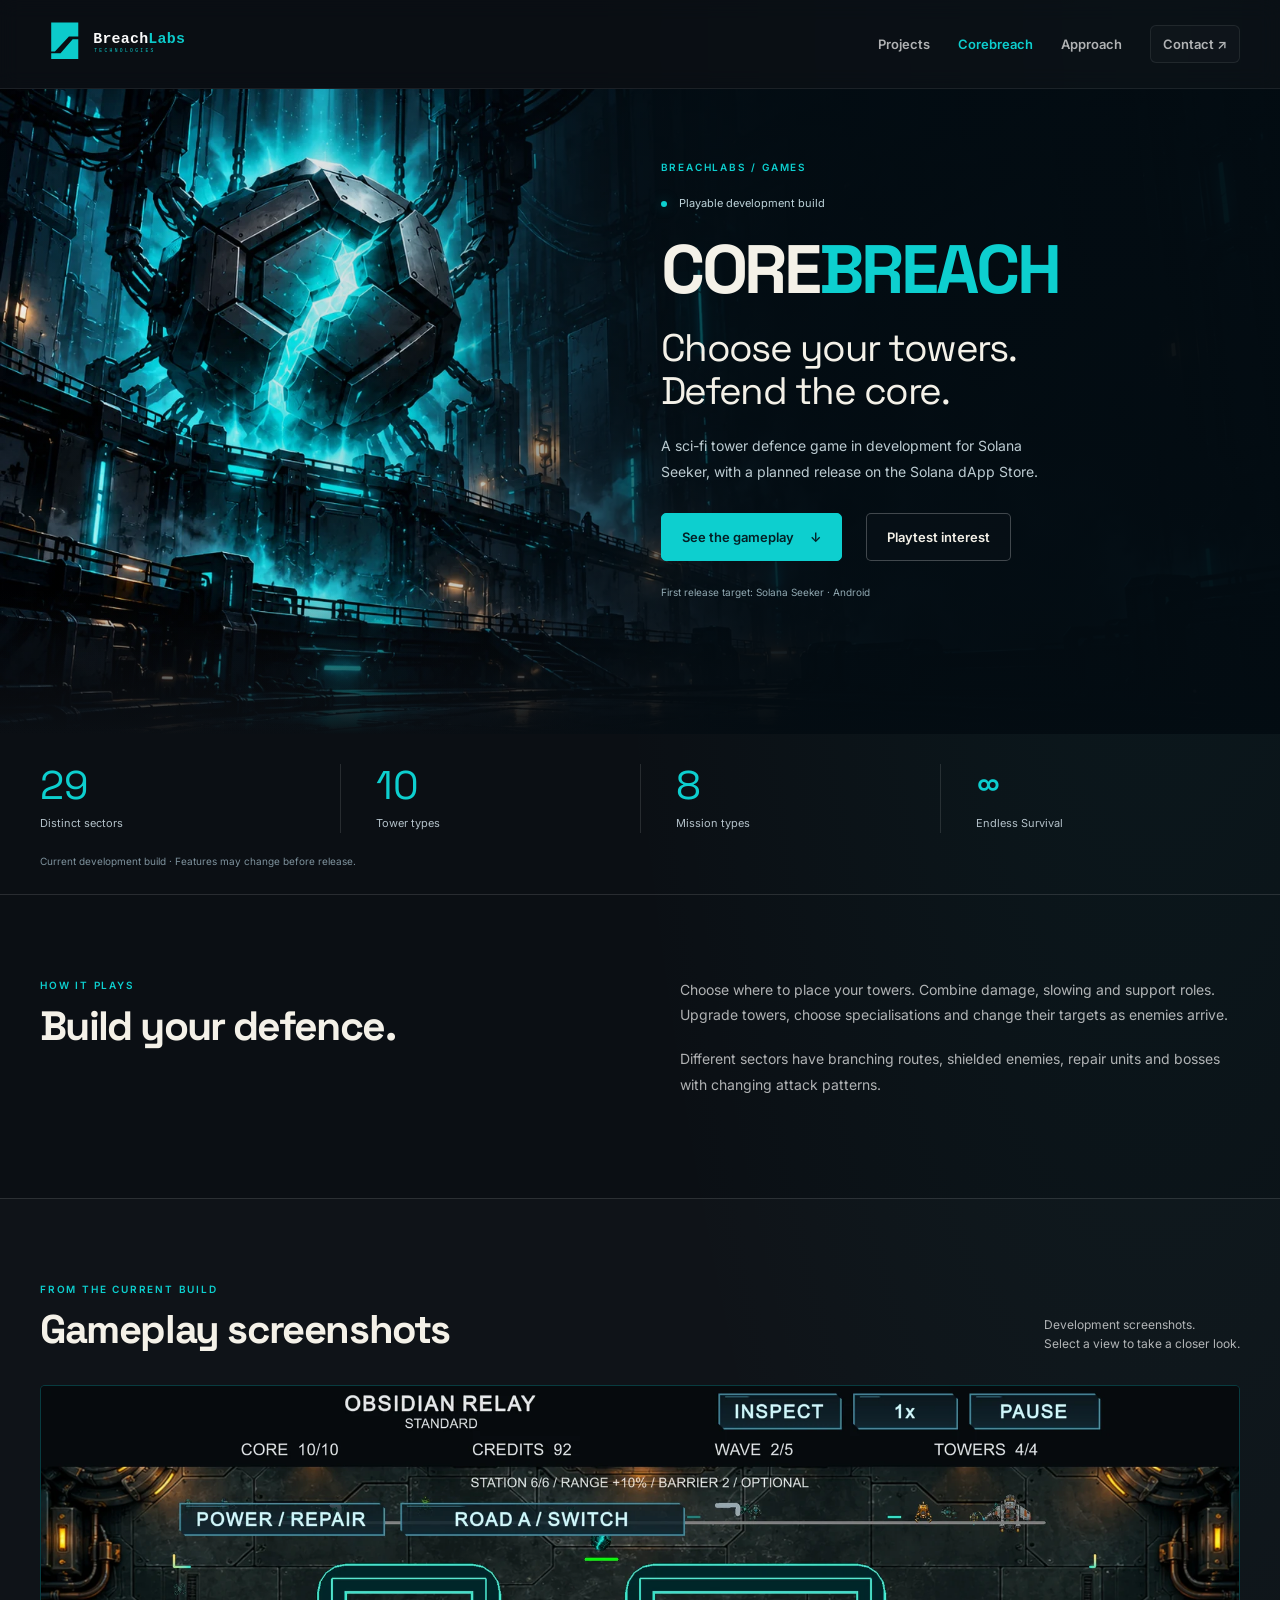
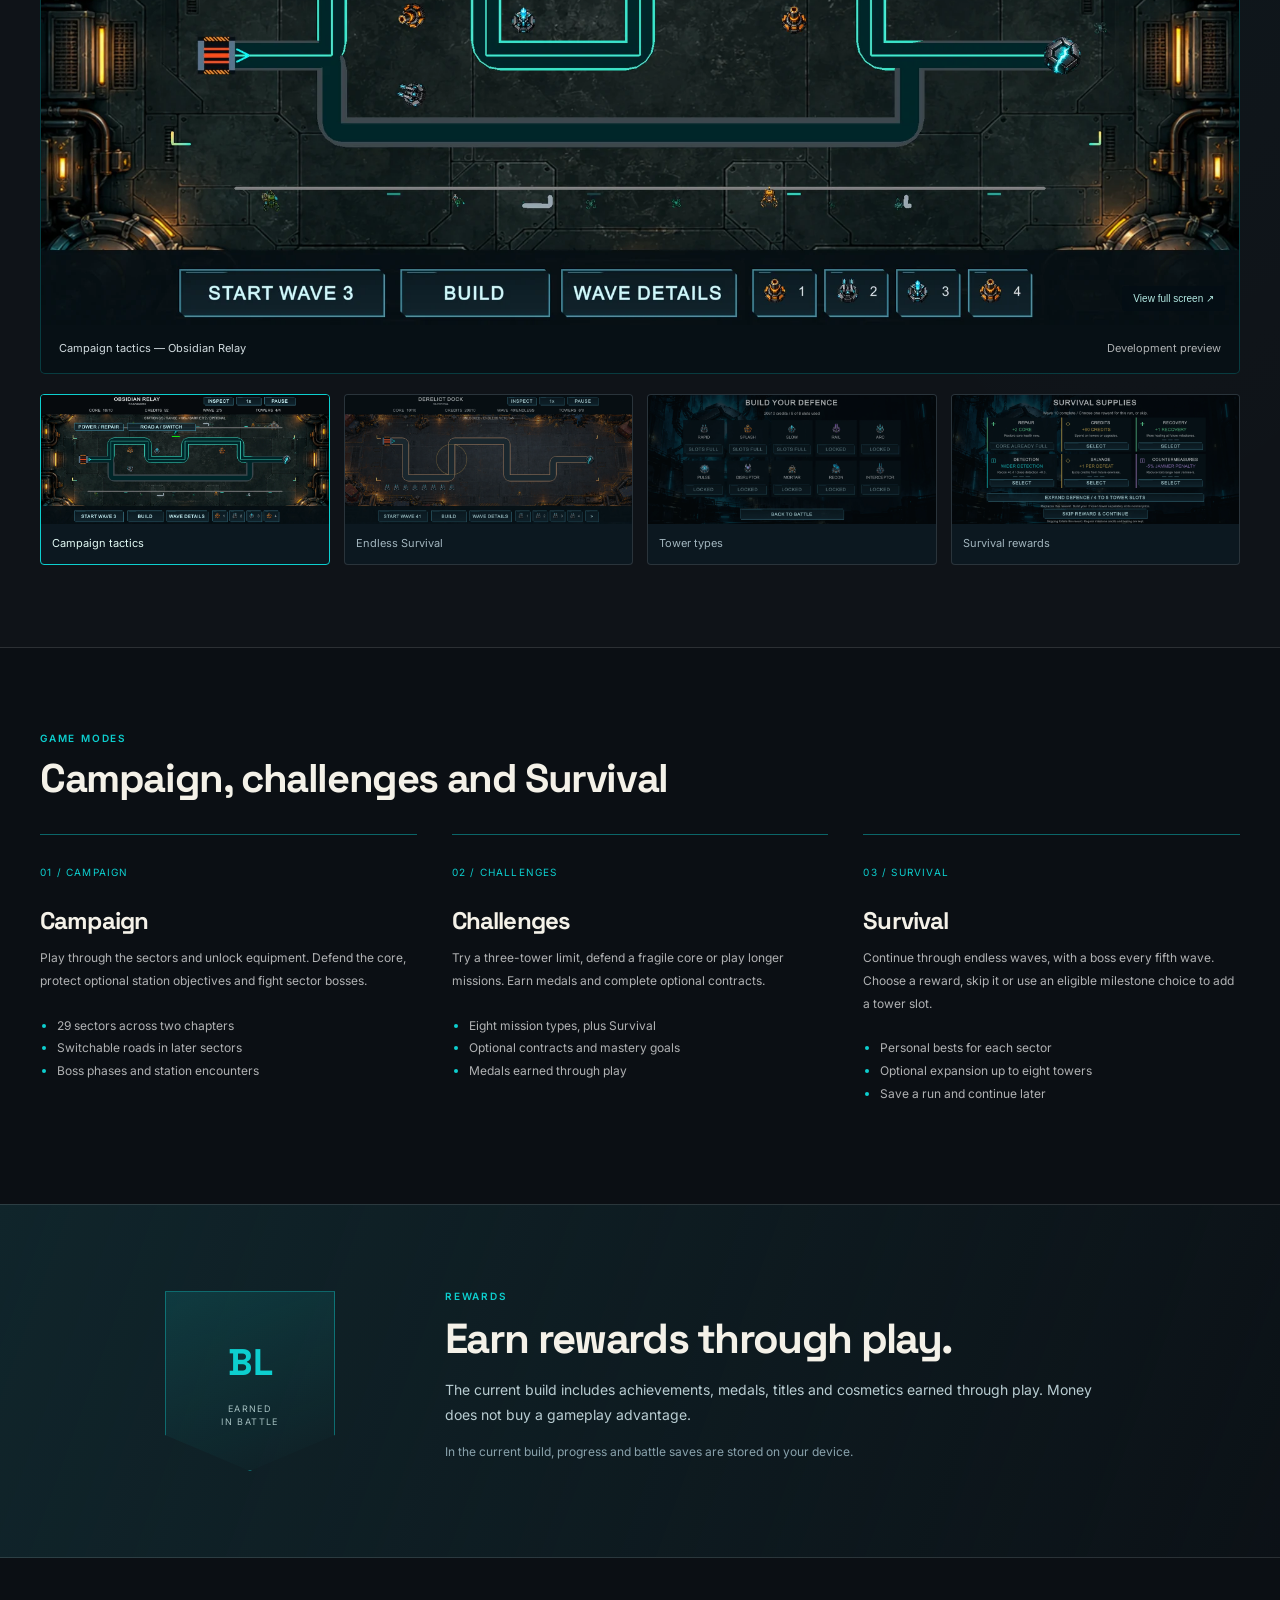
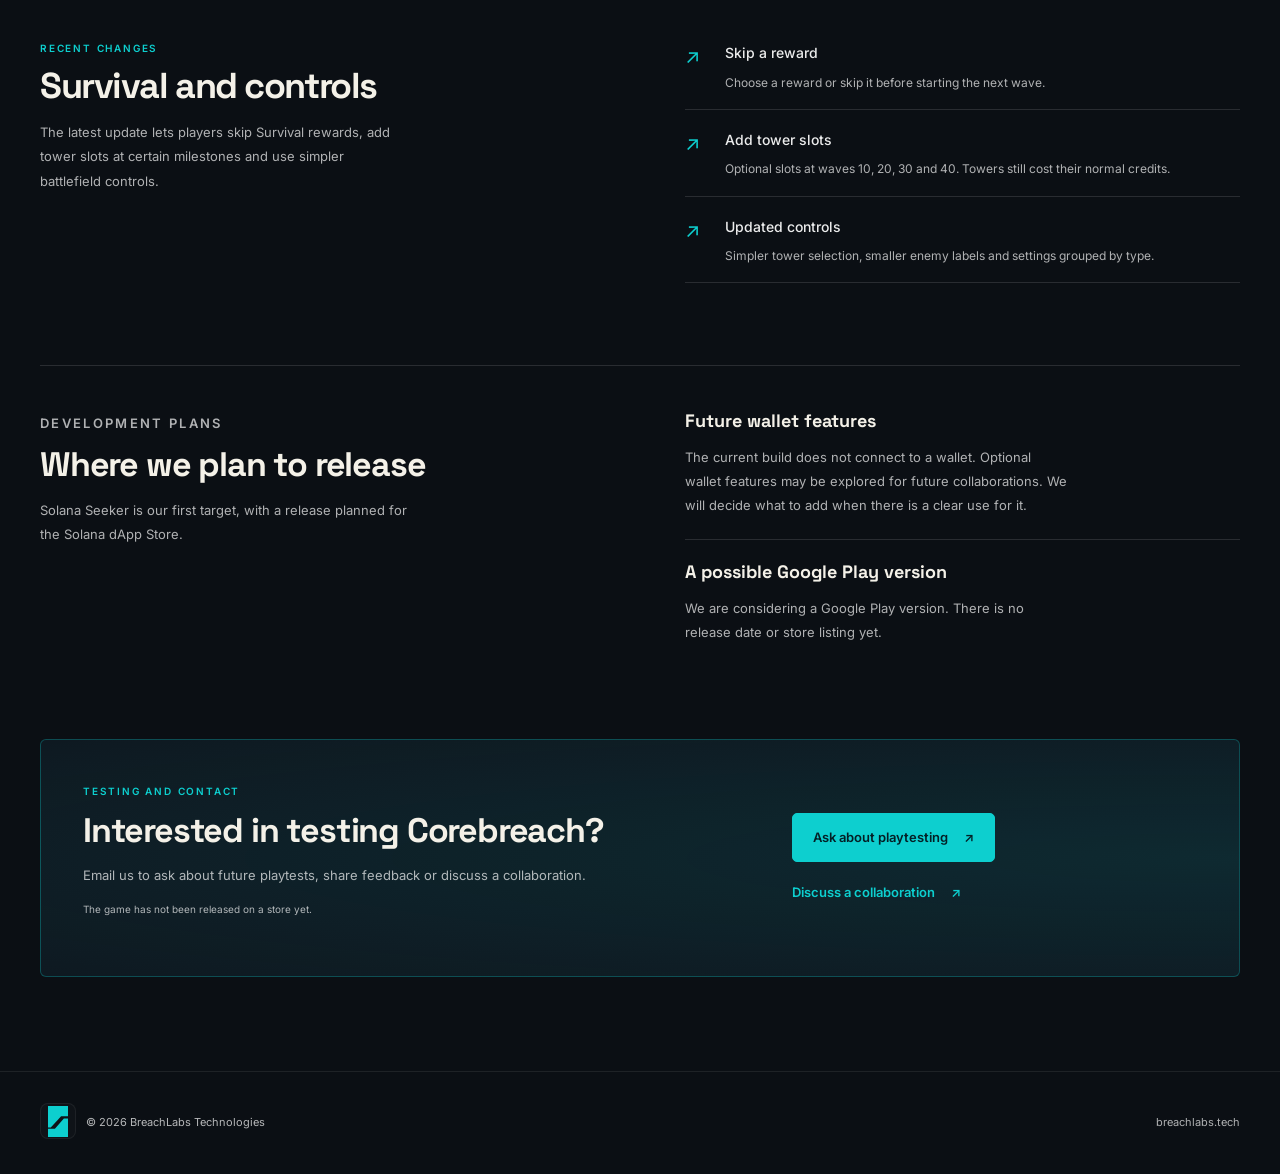
==== corebreach/index.html @ 55b4b02d "Present studio projects and add Corebreach game page" ====
<!doctype html>
<html lang="en"><head>
<meta charset="utf-8"><meta name="viewport" content="width=device-width, initial-scale=1">
<title>COREBREACH — Tactical Sci-Fi Tower Defence | BreachLabs</title><meta name="description" content="Corebreach is a sci-fi tower defence game in development for Solana Seeker and the Solana dApp Store, with 29 sectors, 10 tower types and Survival mode.">
<link rel="canonical" href="https://breachlabs.tech/corebreach/">
<meta name="theme-color" content="#0b0f14">
<link rel="icon" href="../BL_Icon_Primary.svg" type="image/svg+xml">
<link rel="apple-touch-icon" href="../apple-touch-icon.png">
<meta property="og:type" content="website"><meta property="og:title" content="COREBREACH — Tactical Sci-Fi Tower Defence | BreachLabs">
<meta property="og:description" content="Corebreach is a sci-fi tower defence game in development for Solana Seeker and the Solana dApp Store, with 29 sectors, 10 tower types and Survival mode."><meta property="og:url" content="https://breachlabs.tech/corebreach/">
<meta property="og:image" content="https://breachlabs.tech/assets/corebreach/title.webp">
<meta name="twitter:card" content="summary_large_image">
<link rel="preconnect" href="https://fonts.googleapis.com"><link rel="preconnect" href="https://fonts.gstatic.com" crossorigin>
<link href="https://fonts.googleapis.com/css2?family=Inter:wght@400;500;600;700&amp;family=Space+Grotesk:wght@500;600;700&amp;display=swap" rel="stylesheet">
<link rel="stylesheet" href="../styles.css?v=20261027"><link rel="stylesheet" href="../showcase.css?v=20261027">
<script src="../site.js" defer></script></head><body class="corebreach-page"><a class="skip-link" href="#main">Skip to content</a>
<header class="site-header"><div class="container header-inner">
<a class="brand" href="../" aria-label="BreachLabs Technologies home"><svg class="brand-wordmark" viewBox="0 0 480 120" xmlns="http://www.w3.org/2000/svg" aria-hidden="true">
          <g transform="translate(24, 14)">
            <polygon points="0,0 58,0 58,30 38,30 8,62 0,62"    fill="#0DCFCF"/>
            <polygon points="46,36 58,36 58,78 0,78 0,66 20,66" fill="#0DCFCF"/>
          </g>
          <text x="114" y="58"
            font-family="'Courier New','Lucida Console',Consolas,monospace"
            font-size="32" font-weight="700" letter-spacing="0.5" fill="#FFFFFF"
          >Breach<tspan fill="#0DCFCF">Labs</tspan></text>
          <text x="116" y="78"
            font-family="'Courier New','Lucida Console',Consolas,monospace"
            font-size="10" font-weight="400" letter-spacing="5" fill="#0DCFCF"
          >TECHNOLOGIES</text>
        </svg></a>
<nav class="nav" aria-label="Main navigation">
<a href="../#projects">Projects</a><a href="./" aria-current="page">Corebreach</a>
<a href="../#approach">Approach</a><a href="../#contact" class="nav-cta">Contact <span aria-hidden="true">↗</span></a>
</nav></div></header><main id="main">
<section class="game-hero" aria-labelledby="game-title"><img class="game-hero-art" src="../assets/corebreach/title.webp" alt="A fractured energy core lights a vast industrial station in cyan" width="1672" height="941" fetchpriority="high"><div class="container game-hero-inner">
<div class="game-hero-copy"><p class="eyebrow">BreachLabs / Games</p><div class="game-status"><span class="status-dot" aria-hidden="true"></span> Playable development build</div>
<h1 class="game-wordmark" id="game-title">CORE<span>BREACH</span></h1><p class="game-tagline">Choose your towers.<br>Defend the core.</p>
<p class="game-intro">A sci-fi tower defence game in development for Solana Seeker, with a planned release on the Solana dApp Store.</p>
<div class="hero-actions"><a class="btn btn-primary" href="#gameplay">See the gameplay <span aria-hidden="true">↓</span></a><a class="btn btn-secondary" href="#playtest">Playtest interest</a></div>
<p class="game-platform">First release target: Solana Seeker · Android</p></div></div></section>

<section class="game-facts" aria-label="Current development build features"><div class="container"><dl><div><dt>29</dt><dd>Distinct sectors</dd></div><div><dt>10</dt><dd>Tower types</dd></div><div><dt>8</dt><dd>Mission types</dd></div><div><dt>∞</dt><dd>Endless Survival</dd></div></dl><p>Current development build · Features may change before release.</p></div></section>

<section class="section game-story"><div class="container story-layout"><div><p class="eyebrow">How it plays</p><h2>Build your defence.</h2></div><div><p>Choose where to place your towers. Combine damage, slowing and support roles. Upgrade towers, choose specialisations and change their targets as enemies arrive.</p><p>Different sectors have branching routes, shielded enemies, repair units and bosses with changing attack patterns.</p></div></div></section>

<section class="section gallery-section" id="gameplay"><div class="container">
<div class="section-heading"><div><p class="eyebrow">From the current build</p><h2>Gameplay screenshots</h2></div><p>Development screenshots.<br>Select a view to take a closer look.</p></div>
<figure class="main-gallery"><button class="gallery-enlarge" type="button" aria-label="Enlarge the selected gameplay screenshot"><img id="gallery-image" src="../assets/corebreach/campaign.webp" alt="Obsidian Relay battlefield with towers, a protected station and two switchable roads" width="1920" height="864" loading="lazy"><span class="enlarge-label">View full screen <span aria-hidden="true">↗</span></span></button><figcaption><span id="gallery-caption">Campaign tactics — Obsidian Relay</span><span class="quiet-label">Development preview</span></figcaption></figure>
<div class="gallery-thumbs" role="group" aria-label="Choose a gameplay screenshot">
<button type="button" class="gallery-thumb is-active" aria-pressed="true" data-image="../assets/corebreach/campaign.webp" data-caption="Campaign tactics — Obsidian Relay" data-alt="Obsidian Relay battlefield with towers, a protected station and two switchable roads"><img src="../assets/corebreach/campaign.webp" alt="" loading="lazy" width="1920" height="864"><span>Campaign tactics</span></button>
<button type="button" class="gallery-thumb" aria-pressed="false" data-image="../assets/corebreach/survival.webp" data-caption="Endless Survival — expanded eight-tower defence" data-alt="A development preview of eight towers in Survival mode on Derelict Dock"><img src="../assets/corebreach/survival.webp" alt="" loading="lazy" width="1920" height="864"><span>Endless Survival</span></button>
<button type="button" class="gallery-thumb" aria-pressed="false" data-image="../assets/corebreach/arsenal.webp" data-caption="Ten tower types with different roles" data-alt="The build catalogue shows Rapid, Splash, Slow, Rail, Arc, Pulse, Disruptor, Mortar, Recon and Interceptor towers"><img src="../assets/corebreach/arsenal.webp" alt="" loading="lazy" width="1920" height="864"><span>Tower types</span></button>
<button type="button" class="gallery-thumb" aria-pressed="false" data-image="../assets/corebreach/supplies.webp" data-caption="Survival supplies — choose a reward, skip it or expand your defence at eligible milestones" data-alt="The Survival supply screen offers run rewards and an optional tower capacity expansion"><img src="../assets/corebreach/supplies.webp" alt="" loading="lazy" width="1920" height="864"><span>Survival rewards</span></button></div>
</div></section>

<section class="section operations-section" id="operations"><div class="container"><div class="section-heading"><div><p class="eyebrow">Game modes</p><h2>Campaign, challenges and Survival</h2></div></div>
<div class="operations-grid"><article><span class="operation-number">01 / Campaign</span><h3>Campaign</h3><p>Play through the sectors and unlock equipment. Defend the core, protect optional station objectives and fight sector bosses.</p><ul><li>29 sectors across two chapters</li><li>Switchable roads in later sectors</li><li>Boss phases and station encounters</li></ul></article>
<article><span class="operation-number">02 / Challenges</span><h3>Challenges</h3><p>Try a three-tower limit, defend a fragile core or play longer missions. Earn medals and complete optional contracts.</p><ul><li>Eight mission types, plus Survival</li><li>Optional contracts and mastery goals</li><li>Medals earned through play</li></ul></article>
<article><span class="operation-number">03 / Survival</span><h3>Survival</h3><p>Continue through endless waves, with a boss every fifth wave. Choose a reward, skip it or use an eligible milestone choice to add a tower slot.</p><ul><li>Personal bests for each sector</li><li>Optional expansion up to eight towers</li><li>Save a run and continue later</li></ul></article></div></div></section>

<section class="section prestige-section"><div class="container prestige-layout"><div class="prestige-emblem" aria-hidden="true"><span>BL</span><span>Earned<br>in battle</span></div><div><p class="eyebrow">Rewards</p><h2>Earn rewards through play.</h2><p>The current build includes achievements, medals, titles and cosmetics earned through play. Money does not buy a gameplay advantage.</p><p class="muted">In the current build, progress and battle saves are stored on your device.</p></div></div></section>

<section class="section update-section"><div class="container update-layout"><div><p class="eyebrow">Recent changes</p><h2>Survival and controls</h2><p>The latest update lets players skip Survival rewards, add tower slots at certain milestones and use simpler battlefield controls.</p></div><ul class="update-list"><li><span aria-hidden="true">↗</span><div><strong>Skip a reward</strong><p>Choose a reward or skip it before starting the next wave.</p></div></li><li><span aria-hidden="true">↗</span><div><strong>Add tower slots</strong><p>Optional slots at waves 10, 20, 30 and 40. Towers still cost their normal credits.</p></div></li><li><span aria-hidden="true">↗</span><div><strong>Updated controls</strong><p>Simpler tower selection, smaller enemy labels and settings grouped by type.</p></div></li></ul></div></section>

<section class="section release-plans" id="release-plans"><div class="container release-layout">
<div><p class="eyebrow">Development plans</p><h2>Where we plan to release</h2><p>Solana Seeker is our first target, with a release planned for the Solana dApp Store.</p></div>
<div class="release-details"><article><h3>Future wallet features</h3><p>The current build does not connect to a wallet. Optional wallet features may be explored for future collaborations. We will decide what to add when there is a clear use for it.</p></article>
<article><h3>A possible Google Play version</h3><p>We are considering a Google Play version. There is no release date or store listing yet.</p></article></div>
</div></section>

<section class="section playtest-section" id="playtest"><div class="container playtest-panel"><div><p class="eyebrow">Testing and contact</p><h2>Interested in testing Corebreach?</h2><p>Email us to ask about future playtests, share feedback or discuss a collaboration.</p><p class="small-note">The game has not been released on a store yet.</p></div><div class="playtest-actions"><a class="btn btn-primary" href="mailto:rolbitdev@gmail.com?subject=COREBREACH%20playtest%20interest">Ask about playtesting <span aria-hidden="true">↗</span></a><a class="text-link" href="mailto:rolbitdev@gmail.com?subject=COREBREACH%20collaboration">Discuss a collaboration <span aria-hidden="true">↗</span></a></div></div></section>
</main>
<dialog class="screenshot-dialog" aria-label="Gameplay screenshot"><button class="dialog-close" type="button" aria-label="Close screenshot">Close <span aria-hidden="true">×</span></button><img alt="" width="1920" height="864"><p></p></dialog>
<footer class="site-footer">
    <div class="container footer-inner">

      <div class="footer-left">

        <a href="#main" aria-label="Back to top">
          <span class="footer-mark" aria-hidden="true">
            <svg viewBox="0 0 58 92" xmlns="http://www.w3.org/2000/svg">
              <polygon points="0,0 58,0 58,30 38,30 8,62 0,62"    fill="#0DCFCF"/>
              <polygon points="46,36 58,36 58,92 0,92 0,66 20,66" fill="#0DCFCF"/>
            </svg>
          </span>
        </a>

        <!-- Year injected by script below — never needs manual updating -->
        <span>© <span id="year"></span> BreachLabs Technologies</span>

      </div>

      <span class="muted">breachlabs.tech</span>

    </div>
  </footer></body></html>
---- styles.css ----
/* ============================================================
   FILE:    styles.css
   PROJECT: BreachLabs Technologies — breachlabs.tech
   PURPOSE: Single shared stylesheet for all pages.
   ============================================================ */


/* ============================================================
   DESIGN TOKENS
   All brand values defined once here as CSS custom properties.
   Change a value here and it updates everywhere on the site.

   Three values must always stay in sync:
     --bg here
     theme-color meta tag in index.html and 404.html
     background_color + theme_color in site.webmanifest
   ============================================================ */

:root {
  --bg:        #0b0f14;   /* page background                  */
  --surface:   #0D1117;   /* card and panel background        */
  --surface-2: #111827;   /* nested card background           */

  --border: rgba(255, 255, 255, 0.08);  /* semi-transparent so borders work on any surface */

  --text:  rgba(255, 255, 255, 0.92);
  --muted: rgba(255, 255, 255, 0.68);

  --accent:   #0DCFCF;   /* brand cyan — used on logo, buttons, links */
  --accent-2: #0AA8A8;   /* darker shade for gradient endpoints        */

  --shadow: 0 18px 60px rgba(0, 0, 0, 0.45);
  --radius: 18px;

  --font-body:    Inter, system-ui, -apple-system, "Segoe UI", Roboto, Arial, sans-serif;
  --font-heading: "Space Grotesk", Inter, sans-serif;
  --font-mono:    "Courier New", "Lucida Console", Consolas, monospace;
}


/* ============================================================
   RESET & BASE
   ============================================================ */

/* border-box means padding and border are included in declared width/height */
*,
*::before,
*::after {
  box-sizing: border-box;
}

html {
  min-height: 100%;
  scroll-padding-top: 130px;
}

body {
  min-height: 100vh;
}

body {
  margin: 0;
  font-family: var(--font-body);
  color: var(--text);
  line-height: 1.6;

  /* Two radial glows for depth — base colour fills any remaining area */
  background:
    radial-gradient(1200px 700px at 70% -10%, rgba(53, 199, 255, 0.12), transparent 60%),
    radial-gradient(900px 500px at 10% 10%,  rgba(42, 157, 244, 0.10), transparent 55%),
    var(--bg);
}

a {
  color: var(--accent);
  text-decoration: none;
}

a:hover {
  text-decoration: underline;
}

/* Visible focus ring for keyboard navigation — :focus-visible targets keyboard only, not mouse clicks */
:focus-visible {
  outline: 2px solid var(--accent);
  outline-offset: 3px;
  border-radius: 4px;
}


/* ============================================================
   LAYOUT
   ============================================================ */

/* min() picks the smaller value — caps width on large screens, adds gutters on small screens */
.container {
  width: min(1160px, calc(100% - 48px));
  margin: 0 auto;
}


/* ============================================================
   TYPOGRAPHY
   ============================================================ */

h1, h2, h3 {
  font-family: var(--font-heading);
  line-height: 1.15;
  margin: 0 0 12px;
}

/* clamp(min, preferred, max) — fluid size that scales between breakpoints without media queries */
h1 { font-size: clamp(32px, 4vw, 54px); }
h2 { font-size: clamp(22px, 2.4vw, 32px); }
h3 { font-size: 18px; margin-bottom: 8px; }

/* max-width in ch units limits line length to the optimal reading range (~64 characters) */
.lead {
  color: rgba(255, 255, 255, 0.78);
  font-size: 16px;
  max-width: 64ch;
}

/* letter-spacing: 0.2em adds breathing room to all-caps text at small sizes */
.eyebrow {
  margin: 0 0 10px;
  color: var(--muted);
  font-weight: 600;
  letter-spacing: 0.2em;
  text-transform: uppercase;
  font-size: 12px;
}

.muted {
  color: var(--muted);
}


/* ============================================================
   SITE HEADER
   ============================================================ */

.site-header {
  position: sticky;
  top: 0;
  z-index: 50;
  backdrop-filter: blur(10px);
  -webkit-backdrop-filter: blur(10px); /* Safari prefix required */
  background: rgba(11, 15, 20, 0.72);
  border-bottom: 1px solid var(--border);
}

.header-inner {
  display: flex;
  align-items: center;
  justify-content: space-between;
  padding: 22px 0;
  gap: 18px;
  flex-wrap: wrap;
}

/* flex: 0 0 auto — logo never shrinks even when nav takes up space */
.brand {
  display: flex;
  align-items: center;
  text-decoration: none;
  min-width: 0;
  flex: 0 0 auto;
}

/* viewBox is 480×120 (4:1 ratio) — width scales automatically from height */
.brand-wordmark {
  display: block;
  height: 64px;
  width: auto;
  overflow: visible;
  opacity: 0.98;
}

/* margin-left: auto pushes the nav to the right edge */
.nav {
  display: flex;
  gap: 18px;
  align-items: center;
  justify-content: flex-end;
  flex: 0 1 auto;
  flex-wrap: wrap;
  margin-left: auto;
}

.nav a {
  color: var(--muted);
  font-weight: 600;
  font-size: 14px;
  white-space: nowrap; /* prevents link text wrapping at mid-range widths */
}

.nav a:hover {
  color: var(--text);
  text-decoration: none;
}

/* Contact link styled as a bordered pill to visually separate it from nav links */
.nav-cta {
  padding: 8px 12px;
  border: 1px solid var(--border);
  border-radius: 999px;
  background: rgba(255, 255, 255, 0.02);
}

.nav-cta:hover {
  border-color: var(--accent);
  color: var(--accent) !important; /* !important overrides the .nav a colour rule above */
}


/* ============================================================
   HERO SECTION
   1.15fr / 0.85fr gives copy ~57% width and panel ~43%
   ============================================================ */

.hero {
  padding: 64px 0 24px;
}

.hero-inner {
  display: grid;
  grid-template-columns: 1.15fr 0.85fr;
  gap: 28px;
  align-items: start; /* columns align to top edges, panel stays compact */
}

.hero-actions {
  display: flex;
  gap: 12px;
  margin-top: 18px;
  flex-wrap: wrap;
}

.status-note {
  margin-top: 12px;
  color: rgba(255, 255, 255, 0.55);
  font-size: 13px;
}

.hero-meta {
  display: flex;
  gap: 8px;
  flex-wrap: wrap;
  margin-top: 18px;
}


/* ============================================================
   BUTTONS
   ============================================================ */

.btn {
  display: inline-flex;
  align-items: center;
  justify-content: center;
  padding: 10px 14px;
  border-radius: 12px;
  font-weight: 600;
  font-size: 14px;
  border: 1px solid transparent;
  cursor: pointer;
  transition: filter 0.15s ease, border-color 0.15s ease;
}

/* Text colour #06111b is dark navy — readable on cyan gradient and on-brand */
.btn-primary {
  background: linear-gradient(135deg, var(--accent), var(--accent-2));
  color: #06111b;
}

.btn-primary:hover {
  text-decoration: none;
  filter: brightness(1.08);
}

.btn-secondary {
  border-color: var(--border);
  background: rgba(255, 255, 255, 0.02);
  color: var(--text);
}

.btn-secondary:hover {
  text-decoration: none;
  border-color: rgba(255, 255, 255, 0.16);
}


/* ============================================================
   PILLS & TAGS
   Visually identical — pill used in hero-meta, tag used in cards
   ============================================================ */

.pill,
.tag {
  padding: 6px 10px;
  border-radius: 999px; /* large value produces a pill shape at any height */
  border: 1px solid var(--border);
  background: rgba(255, 255, 255, 0.02);
  color: rgba(255, 255, 255, 0.78);
  font-size: 12px;
  font-weight: 600;
}

.tag-row {
  margin-top: 12px;
  display: flex;
  gap: 8px;
  flex-wrap: wrap;
}


/* ============================================================
   HERO PANEL (right column)
   overflow: hidden clips the watermark mark that bleeds outside
   ============================================================ */

.hero-panel {
  position: relative;
  border-radius: var(--radius);
  border: 1px solid var(--border);
  background: linear-gradient(180deg, rgba(16, 24, 38, 0.65), rgba(16, 24, 38, 0.35));
  box-shadow: var(--shadow);
  padding: 18px;
  overflow: hidden;
}

/* Decorative watermark — positioned to bleed out of the top-right corner */
.hero-mark {
  position: absolute;
  right: -18px;
  top: -18px;
  width: 210px;
  opacity: 0.10;        /* subtle — doesn't compete with content */
  pointer-events: none; /* doesn't intercept clicks */
}

.hero-mark svg {
  width: 100%;
  height: auto;
  display: block;
}

.panel-top {
  position: relative;
  padding-bottom: 12px;
  border-bottom: 1px solid rgba(255, 255, 255, 0.06);
}

.panel-title {
  font-family: var(--font-heading);
  font-weight: 700;
  color: rgba(255, 255, 255, 0.88);
  margin-bottom: 6px;
}

.panel-sub {
  color: rgba(255, 255, 255, 0.66);
  font-size: 13px;
}

.panel-list {
  position: relative;
  display: grid;
  gap: 10px;
  margin-top: 14px;
}

.panel-item {
  border: 1px solid rgba(255, 255, 255, 0.06);
  background: rgba(255, 255, 255, 0.02);
  border-radius: 14px;
  padding: 12px 14px;
}

.panel-k {
  color: rgba(255, 255, 255, 0.80);
  font-weight: 700;
  font-size: 13px;
  letter-spacing: 0.02em;
}

.panel-v {
  margin-top: 6px;
  color: rgba(255, 255, 255, 0.70);
  font-size: 13px;
}

.panel-foot {
  position: relative;
  margin-top: 14px;
  padding-top: 12px;
  border-top: 1px solid rgba(255, 255, 255, 0.06);
}

.panel-link {
  color: rgba(255, 255, 255, 0.78);
  font-weight: 700;
}

.panel-link:hover {
  color: rgba(255, 255, 255, 0.92);
  text-decoration: none;
}


/* ============================================================
   CONTENT SECTIONS
   ============================================================ */

.section {
  padding: 44px 0;
}

/* align-items: flex-end aligns heading and subtitle to their bottom edges — looks balanced at different sizes */
.section-head {
  display: flex;
  align-items: flex-end;
  justify-content: space-between;
  gap: 18px;
  flex-wrap: wrap;
  margin-bottom: 18px;
}

.section-sub {
  margin: 0;
  color: var(--muted);
  max-width: 72ch;
}


/* ============================================================
   GRIDS
   ============================================================ */

.grid-3 {
  display: grid;
  grid-template-columns: repeat(3, 1fr);
  gap: 16px;
}

.grid-2 {
  display: grid;
  grid-template-columns: repeat(2, 1fr);
  gap: 16px;
}


/* ============================================================
   CARDS
   ============================================================ */

.card {
  border-radius: var(--radius);
  border: 1px solid var(--border);
  background: rgba(16, 24, 38, 0.55);
  padding: 18px;
  transition: border-color 0.2s ease;
}

.card:hover {
  border-color: rgba(255, 255, 255, 0.14);
}

.card p {
  color: rgba(255, 255, 255, 0.78);
  margin: 0;
}

/* flex-wrap: wrap — badge wraps below the title if the title is long */
.card-top {
  display: flex;
  align-items: center;
  justify-content: space-between;
  gap: 12px;
  flex-wrap: wrap;
  margin-bottom: 10px;
}

/* white-space: nowrap prevents "Android · Testing" wrapping mid-phrase */
.badge {
  padding: 6px 10px;
  border-radius: 999px;
  border: 1px solid rgba(255, 255, 255, 0.10);
  background: rgba(255, 255, 255, 0.02);
  color: rgba(255, 255, 255, 0.78);
  font-size: 12px;
  font-weight: 700;
  white-space: nowrap;
}

/* max-width keeps the contact card from stretching full-width on large screens */
.contact-card {
  max-width: 560px;
}

.contact-line {
  margin: 0;
  display: flex;
  gap: 10px;
  align-items: center;
  flex-wrap: wrap;
}

.contact-label {
  color: var(--muted);
  font-weight: 600;
}


/* ============================================================
   APPROACH TIMELINE
   Two-column grid per step: number column (fixed) + content (fluid)
   ============================================================ */

.timeline {
  display: grid;
  grid-template-columns: 1fr;
  gap: 12px;
}

.step {
  display: grid;
  grid-template-columns: 64px 1fr;
  gap: 14px;
  align-items: start;
  border: 1px solid var(--border);
  background: rgba(255, 255, 255, 0.02);
  border-radius: 16px;
  padding: 14px;
  transition: border-color 0.2s ease;
}

.step:hover {
  border-color: rgba(255, 255, 255, 0.14);
}

.step-index {
  font-family: var(--font-heading);
  font-weight: 800;
  letter-spacing: 0.06em;
  color: rgba(255, 255, 255, 0.80);
  padding-top: 2px; /* optical alignment with the h3 beside it */
}

.step-body p {
  margin: 0;
  color: rgba(255, 255, 255, 0.74);
}


/* ============================================================
   404 PAGE
   ============================================================ */

.error-page {
  padding: 96px 0 128px;
  max-width: 560px;
}

/* Large decorative number — colour uses --border so it reads as a ghost watermark */
.error-code {
  font-family: var(--font-mono);
  font-size: clamp(80px, 15vw, 160px);
  font-weight: 700;
  color: var(--border);
  line-height: 1;
  margin: 0 0 16px;
  letter-spacing: -4px;
}


/* ============================================================
   SITE FOOTER
   ============================================================ */

.site-footer {
  border-top: 1px solid var(--border);
  padding: 10px 0;
  margin-top: 12px;
}

/* flex-wrap: nowrap keeps the footer on one line */
.footer-inner {
  display: flex;
  justify-content: space-between;
  align-items: center;
  gap: 12px;
  color: rgba(255, 255, 255, 0.70);
  font-size: 13px;
  flex-wrap: nowrap;
  min-height: 52px;
}

.footer-left {
  display: flex;
  align-items: center;
  gap: 10px;
  min-width: 0; /* allows flex child to shrink below its content size */
}

.footer-mark {
  width: 36px;
  height: 36px;
  display: inline-flex;
  align-items: center;
  justify-content: center;
  border-radius: 8px;
  border: 1px solid rgba(255, 255, 255, 0.06);
  background: rgba(255, 255, 255, 0.02);
  flex: 0 0 auto;
  transition: border-color 0.2s ease;
}

.footer-mark:hover {
  border-color: var(--accent);
}

.footer-mark svg {
  width: 20px;
  height: auto;
  display: block;
}


/* ============================================================
   RESPONSIVE — TABLET  (≤920px)
   ============================================================ */

@media (max-width: 920px) {

  .hero-inner {
    grid-template-columns: 1fr; /* stack hero columns vertically */
  }

  .hero-mark {
    width: 180px;
  }

  .brand-wordmark {
    height: 52px;
  }

  .footer-inner {
    flex-wrap: wrap;
    min-height: auto;
  }

}


/* ============================================================
   RESPONSIVE — MOBILE  (≤760px)
   ============================================================ */

@media (max-width: 760px) {

  .header-inner { padding: 12px 0; gap: 8px; }
  .nav {
    display: flex;
    width: 100%;
    margin-left: 0;
    justify-content: flex-start;
    gap: 8px 12px;
  }
  .nav a { font-size: 12px; }
  .nav-cta { padding: 6px 10px; }
  html { scroll-padding-top: 150px; }

  .grid-3 { grid-template-columns: 1fr; }
  .grid-2 { grid-template-columns: 1fr; }

  .step {
    grid-template-columns: 48px 1fr;
  }

  .brand-wordmark {
    height: 44px;
  }

  .footer-inner {
    flex-wrap: wrap;
    min-height: auto;
  }

}

/* Keep section headings clear of the sticky header and support keyboard shortcuts. */
.skip-link { position: fixed; top: 8px; left: 8px; z-index: 100; padding: 10px 14px; background: var(--bg); transform: translateY(-160%); }
.skip-link:focus { transform: translateY(0); }
---- showcase.css ----
/* BreachLabs product showcase. Uses the studio's existing brand tokens. */
:root { --warm: #f4f1e8; --hairline: rgba(255,255,255,.12); }
body { background: radial-gradient(ellipse at 90% 0,rgba(13,207,207,.06),transparent 35%),var(--bg); }
img { max-width:100%; }
.container { width:min(1200px,calc(100% - 64px)); }
.header-inner { padding:16px 0; }
.brand-wordmark { height:56px; }
.nav { gap:28px; }
.nav a { font-size:13px; }
.nav a[aria-current] { color:var(--accent); }
.nav-cta { border-radius:6px; }
h1,h2,h3 { color:var(--warm); }
.section { padding:82px 0; }
.eyebrow { font-size:10px; letter-spacing:.18em; color:var(--accent); }
.btn { border-radius:5px; padding:13px 20px; font-size:13px; min-height:46px; display:inline-flex; align-items:center; justify-content:center; gap:16px; font-weight:600; }
.btn-primary { color:#042026; background:var(--accent); border:1px solid var(--accent); box-shadow:none; }
.btn-primary:hover { background:#75eddf; border-color:#75eddf; color:#042026; transform:translateY(-2px); }
.btn-secondary { background:rgba(9,18,24,.6); border-color:rgba(255,255,255,.24); color:var(--warm); }
.text-link { font-size:13px; font-weight:600; display:inline-flex; gap:16px; align-items:center; }
.small-note,.quiet-label { color:var(--muted); font-size:11px; line-height:1.5; }
.small-note { margin:12px 0 16px; }
.status-dot { display:inline-block; width:6px; height:6px; border-radius:50%; background:var(--accent); margin-right:9px; box-shadow:0 0 13px rgba(13,207,207,.35); flex:none; }
.status-dot.amber { background:#edc465; box-shadow:none; }
.live-badge { display:inline-flex; align-items:center; border:1px solid rgba(255,255,255,.17); color:#d0dce1; font-size:10px; letter-spacing:.02em; padding:5px 9px; border-radius:4px; white-space:nowrap; background:rgba(11,15,20,.8); }
.live-badge.available { color:#65e0b2; border-color:rgba(101,224,178,.24); }
.live-badge.upcoming { color:#efd083; border-color:rgba(239,208,131,.24); }
.studio-hero { padding:65px 0 70px; }
.studio-intro { display:grid; grid-template-columns:1fr 1.02fr; align-items:center; gap:54px; }
.intro-copy h1 { font-size:clamp(38px,4.35vw,60px); letter-spacing:-.055em; line-height:1.08; margin:24px 0; }
.intro-copy h1 span { color:#94a9b2; }
.intro-lead { color:var(--muted); font-size:15px; max-width:42ch; line-height:1.8; }
.hero-actions { display:flex; flex-wrap:wrap; gap:15px 24px; align-items:center; margin-top:28px; }
.studio-categories { display:flex; gap:20px; color:#8697a3; font-size:10px; margin-top:35px; }
.studio-categories span+span::before { content:'·'; margin-right:20px; color:var(--accent); }
.hero-game { position:relative; min-height:435px; display:block; overflow:hidden; color:var(--warm); border:1px solid rgba(13,207,207,.25); border-radius:8px; isolation:isolate; }
.hero-game img { position:absolute; width:100%; height:100%; object-fit:cover; object-position:28% center; z-index:-2; transition:transform .6s ease; }
.hero-game::after { content:''; position:absolute; inset:0; z-index:-1; background:linear-gradient(180deg,rgba(3,13,18,.15),rgba(3,13,18,.04) 38%,rgba(3,13,18,.98)); }
.hero-game:hover { text-decoration:none; }
.hero-game:hover img { transform:scale(1.035); }
.hero-game-top { position:absolute; top:22px; left:24px; right:24px; display:flex; align-items:center; justify-content:space-between; gap:8px; }
.tiny-label { text-transform:uppercase; font-size:9px; letter-spacing:.18em; }
.hero-game-copy { position:absolute; bottom:27px; left:28px; right:28px; display:flex; flex-direction:column; }
.game-wordmark { font-family:var(--font-heading); font-size:clamp(35px,4.2vw,54px); font-weight:700; letter-spacing:-.045em; line-height:1; white-space:nowrap; color:var(--warm); }
.game-wordmark>span { color:var(--accent); }
.hero-game-description { font-size:13px; margin-top:9px; color:#dae8eb; }
.hero-game-link { margin-top:24px; font-size:11px; display:flex; justify-content:space-between; color:var(--accent); }
.field-feature { border-top:1px solid var(--hairline); border-bottom:1px solid var(--hairline); background:rgba(255,255,255,.012); }
.section-kicker { display:flex; justify-content:space-between; gap:20px; align-items:baseline; margin-bottom:24px; }
.field-layout { display:grid; grid-template-columns:1.35fr 1fr; gap:50px; align-items:center; }
.gameplay-preview { display:block; border:1px solid var(--hairline); border-radius:5px; overflow:hidden; background:#071015; }
.gameplay-preview img { display:block; width:100%; height:auto; }
.image-note { display:flex; justify-content:space-between; padding:12px 16px; color:#b4c4cc; font-size:10px; }
.field-copy h2 { font-size:clamp(25px,2.6vw,35px); letter-spacing:-.035em; }
.field-copy>p { font-size:13px; color:var(--muted); line-height:1.8; }
.feature-stats { display:flex; gap:35px; margin:25px 0 0; }
.feature-stats>div { display:flex; flex-direction:column; }
.feature-stats dt { font-family:var(--font-heading); color:var(--accent); font-size:32px; line-height:1.1; }
.feature-stats dd { margin:6px 0 0; font-size:10px; color:var(--muted); }
.field-copy .small-note { font-size:10px; margin:12px 0 21px; }
.section-heading { display:flex; justify-content:space-between; align-items:flex-end; gap:24px; margin-bottom:32px; }
.section-heading h2 { font-size:clamp(27px,3.2vw,40px); letter-spacing:-.035em; margin-bottom:0; }
.section-heading>p { color:var(--muted); font-size:12px; margin:0; }
.project-grid { display:grid; grid-template-columns:1fr 1fr; gap:24px; }
.project-card { border:1px solid var(--hairline); border-radius:7px; background:rgba(17,27,36,.45); overflow:hidden; }
.project-card-top { display:flex; justify-content:space-between; align-items:center; gap:12px; padding:20px 24px; }
.project-category { font-size:10px; color:var(--muted); }
.project-body { padding:26px; }
.project-body h3 { font-size:28px; letter-spacing:-.025em; }
.project-body>p { font-size:13px; color:var(--muted); line-height:1.8; max-width:52ch; }
.project-body .tag-row { margin:20px 0 26px; }
.tag { border-radius:4px; padding:4px 8px; font-size:10px; color:#adc0c8; background:rgba(255,255,255,.03); }
.crypto-graphic { position:relative; height:245px; margin:0 24px; overflow:hidden; border-radius:4px; background:radial-gradient(ellipse at 85% 20%,#153c43,transparent 70%),#07151b; }
.crypto-symbol { position:absolute; top:22px; left:24px; font-size:29px; color:#66e4c9; }
.graphic-grid { position:absolute; inset:0; background-image:linear-gradient(rgba(108,193,185,.07) 1px,transparent 1px),linear-gradient(90deg,rgba(108,193,185,.07) 1px,transparent 1px); background-size:40px 40px; }
.crypto-graphic svg { position:absolute; inset:50px -1px 0; width:calc(100% + 2px); height:140px; color:#6ce1c3; opacity:.9; }
.graphic-label { position:absolute; bottom:21px; left:24px; font-size:11px; color:#a7d6d1; }
.potato-graphic { position:relative; height:245px; margin:0 24px; display:flex; align-items:center; justify-content:center; overflow:hidden; border-radius:4px; background:radial-gradient(ellipse at center,#17434a,#0a1b23 80%); }
.potato-graphic img { width:222px; height:222px; object-fit:contain; transform:translateY(-10px); }
.potato-letter { position:absolute; display:grid; place-items:center; width:46px; height:46px; color:#19333b; border-radius:9px; font-size:24px; font-weight:700; background:#f5e8c4; box-shadow:0 4px 0 #9a937e; }
.letter-one { left:14%; top:50px; transform:rotate(-12deg); }
.letter-two { right:13%; top:118px; transform:rotate(11deg); background:#f5c95f; }
.potato-graphic-label { position:absolute; bottom:17px; font-size:10px; color:#e9d79e; letter-spacing:.1em; text-transform:uppercase; }
.coming-note { margin-top:29px; font-size:12px; color:#f0d387; }
.orior-card { grid-column:1/-1; display:grid; grid-template-columns:1fr 1.6fr; align-items:center; }
.orior-card .project-card-top { flex-direction:column; align-items:flex-start; padding:26px; gap:14px; }
.orior-card .project-body { border-left:1px solid var(--hairline); }
.orior-card .eyebrow { margin-bottom:12px; }
.orior-card .project-body h3 { font-size:26px; }
.orior-card .project-body .text-link { margin-top:10px; }
#what-we-build { border-top:1px solid var(--hairline); }
.section-head h2 { font-size:30px; }
.section-sub { font-size:13px; }
.card { border-radius:6px; box-shadow:none; background:rgba(17,27,36,.4); }
.card p,.step p { font-size:13px; }
.step { border-radius:5px; }
.contact-block { border-top:1px solid var(--hairline); padding-top:50px; display:flex; justify-content:space-between; align-items:center; gap:30px; }
.contact-block h2 { font-size:30px; letter-spacing:-.03em; }
.contact-block p { font-size:13px; color:var(--muted); }
.contact-block .eyebrow { font-size:10px; color:var(--accent); }
.contact-email { font-size:16px; white-space:nowrap; }
.contact-email span { margin-left:15px; }
.site-footer { padding:25px 0; }
.footer-inner { font-size:11px; }
/* Corebreach product page */
.game-hero { position:relative; isolation:isolate; overflow:hidden; min-height:645px; background:#061016; }
.game-hero-art { position:absolute; width:100%; height:100%; inset:0; object-fit:cover; object-position:38% center; z-index:-2; }
.game-hero::after { position:absolute; content:''; inset:0; z-index:-1; background:linear-gradient(90deg,rgba(3,12,18,.05) 8%,rgba(3,12,18,.15) 33%,rgba(3,12,18,.88) 61%,rgba(3,12,18,.97)),linear-gradient(0deg,#0b0f14,transparent 22%); }
.game-hero-inner { display:grid; grid-template-columns:.95fr 1fr; padding-top:70px; padding-bottom:70px; }
.game-hero-copy { grid-column:2; padding-left:36px; }
.game-hero-copy .eyebrow { margin-bottom:20px; }
.game-status { color:#bdd3da; font-size:11px; margin-bottom:23px; }
.game-hero h1 { font-size:clamp(42px,5.35vw,76px); margin-bottom:22px; }
.game-tagline { font-family:var(--font-heading); color:var(--warm); font-size:clamp(28px,3vw,42px); letter-spacing:-.04em; line-height:1.13; margin:0 0 20px; }
.game-intro { font-size:14px; color:#bccbd1; line-height:1.85; max-width:43ch; }
.game-platform { font-size:10px; color:#91a9b2; margin-top:23px; }
.game-facts { border-bottom:1px solid var(--hairline); padding:30px 0 25px; }
.game-facts dl { margin:0; display:grid; grid-template-columns:repeat(4,1fr); }
.game-facts dl>div { padding-left:35px; border-left:1px solid var(--hairline); }
.game-facts dl>div:first-child { padding-left:0; border-left:0; }
.game-facts dt { color:var(--accent); font-family:var(--font-heading); font-size:40px; line-height:1.1; }
.game-facts dd { margin:7px 0 0; color:#b3c1c9; font-size:11px; }
.game-facts p { color:#7e929d; font-size:10px; margin:20px 0 0; }
.story-layout { display:grid; grid-template-columns:1fr 1fr; gap:80px; }
.story-layout h2 { font-size:clamp(29px,3.2vw,42px); letter-spacing:-.04em; }
.story-layout>div>p:not(.eyebrow) { margin:0 0 18px; font-size:14px; color:var(--muted); line-height:1.85; }
.gallery-section { background:rgba(255,255,255,.015); border-top:1px solid var(--hairline); border-bottom:1px solid var(--hairline); }
.main-gallery { margin:0 0 20px; border:1px solid rgba(13,207,207,.23); border-radius:5px; overflow:hidden; background:#071015; }
.gallery-enlarge { display:block; width:100%; padding:0; background:transparent; color:white; border:0; position:relative; cursor:zoom-in; }
.gallery-enlarge img { display:block; width:100%; height:auto; }
.enlarge-label { position:absolute; bottom:14px; right:14px; font-size:10px; padding:7px 11px; border-radius:3px; background:rgba(4,14,20,.9); color:#b3e9e2; }
.main-gallery figcaption { display:flex; justify-content:space-between; gap:20px; padding:15px 18px; font-size:11px; color:#d2dce0; }
.gallery-thumbs { display:grid; grid-template-columns:repeat(4,1fr); gap:14px; }
.gallery-thumb { padding:0; text-align:left; border:1px solid var(--hairline); background:#0c1820; cursor:pointer; color:#a2b5be; border-radius:4px; overflow:hidden; font:inherit; transition:border-color .2s ease; }
.gallery-thumb img { display:block; width:100%; height:auto; opacity:.7; transition:opacity .2s; }
.gallery-thumb span { display:block; padding:11px; font-size:11px; }
.gallery-thumb.is-active,.gallery-thumb:hover { border-color:var(--accent); color:#e2faf4; }
.gallery-thumb.is-active img,.gallery-thumb:hover img { opacity:1; }
.operations-grid { display:grid; grid-template-columns:repeat(3,1fr); gap:35px; }
.operations-grid article { padding-top:23px; border-top:1px solid rgba(13,207,207,.45); }
.operation-number { font-size:10px; text-transform:uppercase; letter-spacing:.12em; color:var(--accent); }
.operations-grid h3 { margin-top:24px; font-size:24px; letter-spacing:-.035em; }
.operations-grid p,.operations-grid li { font-size:12px; color:var(--muted); line-height:1.9; }
.operations-grid ul { padding-left:17px; margin-top:22px; }
.operations-grid li::marker { color:var(--accent); }
.prestige-section { background:linear-gradient(110deg,#10252b,rgba(16,37,43,.1)); border-block:1px solid var(--hairline); }
.prestige-layout { display:grid; grid-template-columns:210px 1fr; align-items:center; gap:70px; max-width:950px; }
.prestige-emblem { width:170px; height:180px; border:1px solid rgba(13,207,207,.4); display:flex; align-items:center; flex-direction:column; justify-content:center; clip-path:polygon(0 0,100% 0,100% 80%,50% 100%,0 80%); background:linear-gradient(160deg,rgba(13,207,207,.14),transparent); text-align:center; }
.prestige-emblem span:first-child { font-family:var(--font-heading); font-size:37px; font-weight:700; color:var(--accent); }
.prestige-emblem span+span { font-size:9px; line-height:1.5; letter-spacing:.15em; text-transform:uppercase; margin-top:9px; color:#a3bebf; }
.prestige-layout h2 { font-size:42px; letter-spacing:-.04em; }
.prestige-layout p { font-size:14px; color:#b9cdd2; line-height:1.8; }
.prestige-layout .eyebrow { font-size:10px; color:var(--accent); }
.prestige-layout .muted { color:#89a2ac; font-size:12px; }
.update-layout { display:grid; grid-template-columns:1fr 1fr; gap:90px; align-items:start; }
.update-layout h2 { font-size:36px; letter-spacing:-.04em; }
.update-layout>div>p:not(.eyebrow) { font-size:13px; color:var(--muted); max-width:44ch; line-height:1.85; }
.update-list { margin:0; padding:0; list-style:none; }
.update-list li { display:grid; grid-template-columns:30px 1fr; gap:10px; border-bottom:1px solid var(--hairline); padding:17px 0; }
.update-list li:first-child { padding-top:0; }
.update-list li>span { color:var(--accent); font-size:20px; }
.update-list strong { font-size:14px; font-weight:500; }
.update-list p { font-size:12px; color:var(--muted); margin:7px 0 0; }
.playtest-section { padding-top:0; }
.playtest-panel { padding:42px; border:1px solid rgba(13,207,207,.28); background:radial-gradient(ellipse at right,rgba(13,207,207,.09),transparent),#0e1921; border-radius:6px; display:grid; grid-template-columns:1.6fr 1fr; gap:60px; align-items:center; }
.playtest-panel h2 { font-size:34px; letter-spacing:-.035em; }
.playtest-panel p { font-size:13px; color:var(--muted); line-height:1.85; }
.playtest-panel .eyebrow { font-size:10px; color:var(--accent); }
.playtest-panel .small-note { font-size:10px; }
.playtest-actions { display:flex; flex-direction:column; align-items:flex-start; gap:20px; }
.screenshot-dialog { background:#061016; color:var(--warm); border:1px solid var(--hairline); border-radius:5px; padding:45px 18px 12px; width:min(96vw,1920px); max-width:96vw; }
.screenshot-dialog::backdrop { background:rgba(0,0,0,.88); }
.screenshot-dialog img { display:block; width:100%; height:auto; max-height:75vh; object-fit:contain; }
.screenshot-dialog p { font-size:12px; color:#b9cbd1; }
.dialog-close { position:absolute; right:16px; top:8px; padding:7px 10px; border:1px solid var(--hairline); color:var(--warm); background:#122832; border-radius:3px; cursor:pointer; }
@media (min-width:1500px) { .game-hero-art { object-position:center 45%; } }
@media (max-width:1000px) {
 .studio-intro { gap:30px; } .hero-game { min-height:390px; }
 .field-layout { gap:30px; } .field-copy h2 { font-size:27px; }
 .game-hero-copy { padding-left:10px; } .game-hero h1 { font-size:52px; }
 .game-hero::after { background:linear-gradient(90deg,rgba(3,12,18,.06),rgba(3,12,18,.55) 42%,rgba(3,12,18,.96) 72%),linear-gradient(0deg,#0b0f14,transparent 25%); }
 .operations-grid { gap:25px; } .story-layout,.update-layout { gap:45px; }
 .playtest-panel { gap:30px; }
}
@media (max-width:760px) {
 .container { width:calc(100% - 36px); }
 .header-inner { padding:10px 0; gap:4px; } .brand-wordmark { height:43px; }
 .nav { width:100%; justify-content:space-between; gap:10px; } .nav a { font-size:11px; } .nav-cta { padding:6px 9px; }
 .section { padding:55px 0; } .studio-hero { padding:42px 0 45px; }
 .studio-intro { grid-template-columns:1fr; gap:32px; } .intro-copy h1 { font-size:43px; margin:20px 0; }
 .intro-lead { font-size:14px; max-width:45ch; } .studio-categories { margin-top:25px; gap:12px; } .studio-categories span+span::before { margin-right:12px; }
 .hero-game { min-height:365px; } .hero-game img { object-position:20% center; } .hero-game-copy { left:23px; right:23px; }
 .game-wordmark { font-size:42px; } .hero-game-top { left:23px; right:23px; }
 .field-layout { grid-template-columns:1fr; gap:27px; } .field-copy h2 { font-size:31px; }
 .section-kicker { gap:10px; } .section-kicker .quiet-label { font-size:9px; }
 .section-heading { align-items:flex-start; flex-direction:column; gap:15px; } .section-heading h2 { font-size:32px; } .section-heading>p br { display:none; }
 .project-grid { grid-template-columns:1fr; } .project-card-top { padding:18px 20px; } .project-body { padding:24px 20px; }
 .crypto-graphic,.potato-graphic { margin:0 20px; height:225px; } .project-category { font-size:9px; }
 .orior-card { display:block; } .orior-card .project-card-top { padding:20px 20px 0; } .orior-card .project-body { border-left:0; }
 .orior-card .project-card-top { flex-direction:row; align-items:center; }
 .contact-block { flex-direction:column; align-items:flex-start; gap:15px; padding-top:35px; } .contact-block h2 { font-size:29px; }
 .contact-email { font-size:15px; } .footer-inner { gap:15px; } .footer-left { font-size:10px; }
 .game-hero { min-height:0; } .game-hero-art { object-position:26% top; height:450px; }
 .game-hero::after { background:linear-gradient(180deg,rgba(3,12,18,.05),rgba(3,12,18,.1) 130px,rgba(3,12,18,.9) 290px,#0b0f14 420px); }
 .game-hero-inner { display:block; padding-top:245px; padding-bottom:38px; }
 .game-hero-copy { padding-left:0; } .game-hero-copy .eyebrow { font-size:9px; margin-bottom:16px; }
 .game-status { font-size:10px; margin-bottom:19px; } .game-hero h1 { font-size:clamp(38px,10.4vw,61px); margin-bottom:18px; }
 .game-tagline { font-size:34px; } .game-intro { font-size:13px; max-width:46ch; }
 .game-platform { font-size:9px; line-height:1.8; } .game-hero .btn { font-size:12px; padding:12px 15px; }
 .game-facts dl { grid-template-columns:repeat(2,1fr); gap:25px 0; } .game-facts dl>div { padding-left:25px; } .game-facts dl>div:nth-child(3) { padding-left:0; border-left:0; } .game-facts dt { font-size:35px; } .game-facts dd { font-size:10px; }
 .story-layout { grid-template-columns:1fr; gap:17px; } .story-layout h2 { font-size:32px; } .story-layout>div>p:not(.eyebrow) { font-size:13px; }
 .main-gallery figcaption { padding:13px; font-size:10px; } .main-gallery figcaption .quiet-label { display:none; }
 .enlarge-label { bottom:6px; right:6px; font-size:9px; padding:4px 7px; }
 .gallery-thumbs { grid-template-columns:repeat(2,1fr); gap:10px; } .gallery-thumb span { font-size:10px; }
 .operations-grid { grid-template-columns:1fr; gap:35px; } .operations-grid h3 { margin-top:15px; font-size:26px; } .operations-grid p,.operations-grid li { font-size:13px; }
 .prestige-layout { grid-template-columns:1fr; gap:23px; } .prestige-emblem { width:100px; height:116px; } .prestige-emblem span:first-child { font-size:26px; } .prestige-emblem span+span { font-size:8px; } .prestige-layout h2 { font-size:35px; }
 .update-layout { grid-template-columns:1fr; gap:25px; } .update-layout h2 { font-size:32px; }
 .playtest-section { padding-top:0; } .playtest-panel { width:calc(100% - 36px); padding:28px 22px; grid-template-columns:1fr; gap:20px; } .playtest-panel h2 { font-size:30px; } .playtest-panel .small-note { font-size:11px; }
 .playtest-actions { align-items:stretch; } .playtest-actions .text-link { align-self:flex-start; font-size:12px; }
}
@media (max-width:360px) { .intro-copy h1 { font-size:37px; } .hero-game .game-wordmark { font-size:37px; } .studio-categories { font-size:9px; } .project-card-top { flex-wrap:wrap; } .btn { padding:12px 14px; font-size:12px; } }
@media (prefers-reduced-motion:reduce) { *,*::before,*::after { scroll-behavior:auto!important; transition:none!important; animation:none!important; } }

/* Studio introduction and equally sized project cards. */
.balanced-intro { padding:55px 0 35px; }
.balanced-intro h1 { font-size:clamp(40px,4.6vw,60px); letter-spacing:-.045em; line-height:1.08; margin:20px 0; }
.balanced-intro .intro-lead { max-width:55ch; margin-bottom:18px; }
.balanced-intro .text-link { font-size:12px; }
.project-section { padding-top:32px; }
.project-grid { grid-template-columns:repeat(3,minmax(0,1fr)); gap:20px; }
.project-card:not(.orior-card) { display:flex; flex-direction:column; }
.project-card-top { padding:18px; gap:8px; flex-wrap:wrap; }
.project-category { font-size:9px; }
.project-body { padding:23px 18px; display:flex; flex:1; flex-direction:column; align-items:flex-start; }
.project-body h3 { font-size:26px; }
.project-body>p { font-size:12px; }
.project-body .tag-row { margin:10px 0 22px; flex-wrap:wrap; }
.project-body>.btn,.project-body>.coming-note { margin-top:auto; }
.project-body>.btn { font-size:11px; padding:11px 13px; gap:10px; }
.crypto-graphic,.potato-graphic,.corebreach-card-art { height:185px; margin:0 18px; flex:none; }
.crypto-graphic svg { height:105px; top:35px; }
.crypto-symbol { font-size:21px; top:12px; left:17px; }
.graphic-label { font-size:9px; bottom:15px; left:17px; }
.corebreach-card-art { overflow:hidden; border-radius:4px; }
.corebreach-card-art img { display:block; width:100%; height:100%; object-fit:cover; object-position:20% center; }
.potato-graphic img { width:170px; height:170px; }
.potato-letter { width:34px; height:34px; font-size:20px; }
.letter-one { left:10%; top:35px; }
.letter-two { right:10%; top:85px; }
.potato-graphic-label { font-size:8px; bottom:10px; }
.coming-note { font-size:11px; padding-top:4px; }
.project-body .small-note { font-size:10px; margin-bottom:0; }
.orior-card { grid-column:1/-1; }
.orior-card .project-body { display:block; }
.release-plans { padding-top:0; }
.release-layout { border-top:1px solid var(--hairline); padding-top:45px; display:grid; grid-template-columns:1fr 1fr; gap:90px; }
.release-layout h2 { font-size:34px; letter-spacing:-.035em; }
.release-layout p { font-size:13px; line-height:1.85; color:var(--muted); max-width:48ch; }
.release-details article+article { border-top:1px solid var(--hairline); padding-top:22px; margin-top:22px; }
.release-details h3 { font-size:18px; }
@media (max-width:1000px) {
 .project-grid { grid-template-columns:repeat(2,minmax(0,1fr)); }
 .release-layout { gap:45px; }
}
@media (max-width:760px) {
 .balanced-intro { padding:35px 0 20px; }
 .balanced-intro h1 { font-size:40px; }
 .project-section { padding-top:28px; }
 .project-grid { grid-template-columns:1fr; }
 .project-card-top { padding:18px 20px; }
 .project-body { padding:23px 20px; }
 .project-body>p { font-size:13px; }
 .project-body>.btn { font-size:12px; }
 .crypto-graphic,.potato-graphic,.corebreach-card-art { height:210px; margin:0 20px; }
 .potato-graphic img { width:195px; height:195px; }
 .release-layout { grid-template-columns:1fr; gap:22px; padding-top:35px; }
 .release-layout h2 { font-size:30px; }
}
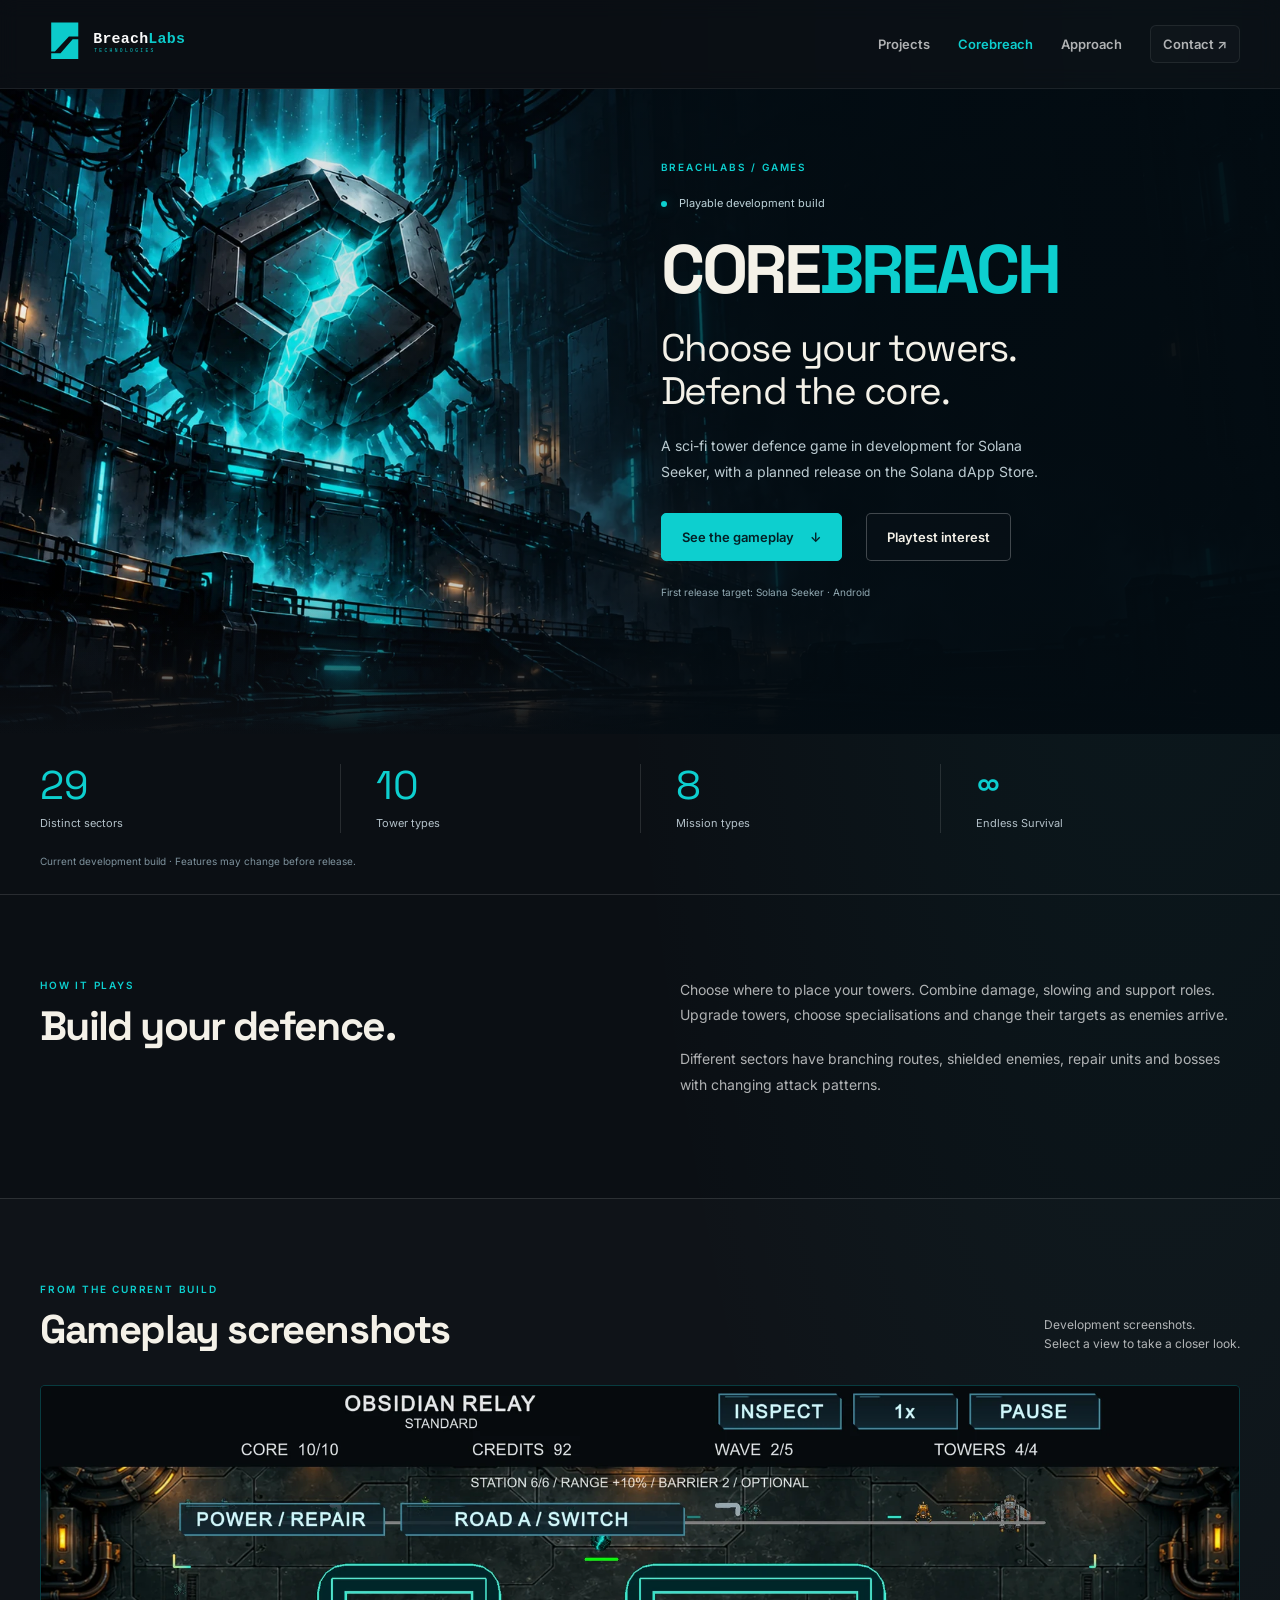
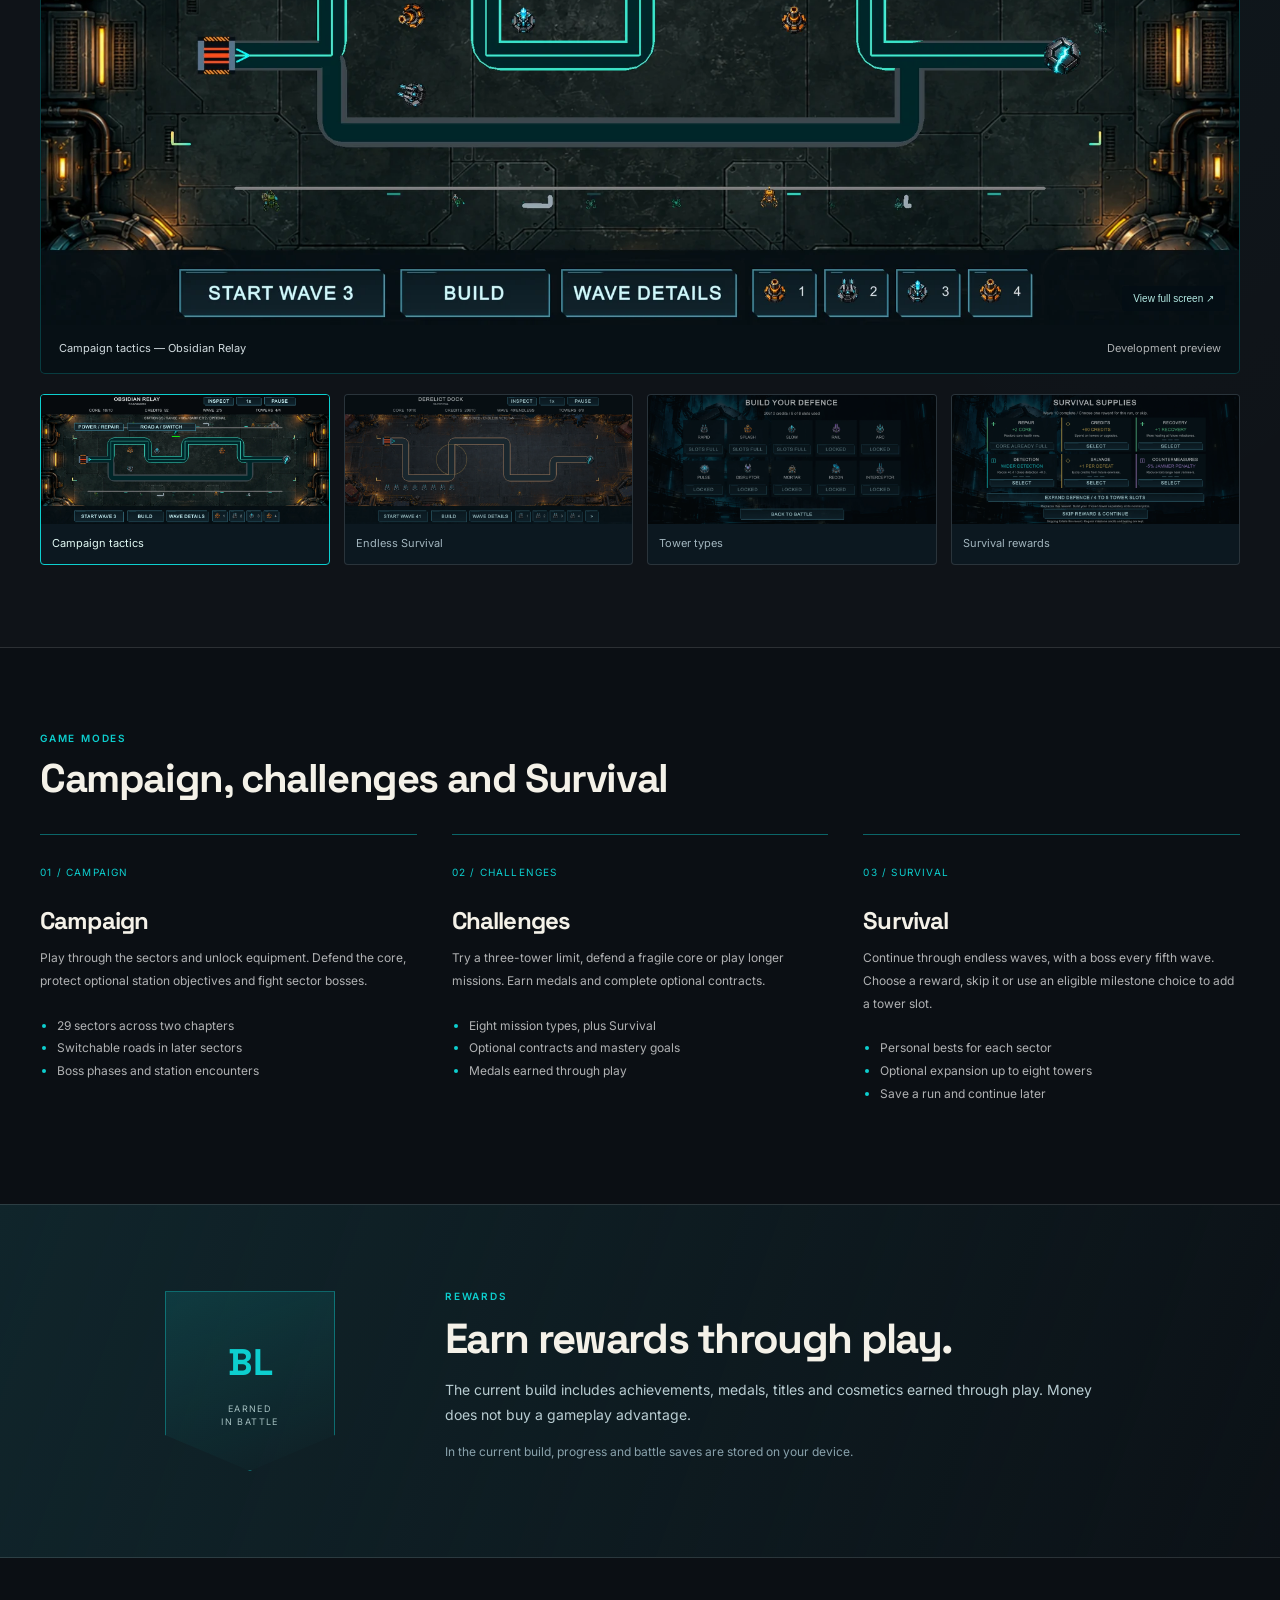
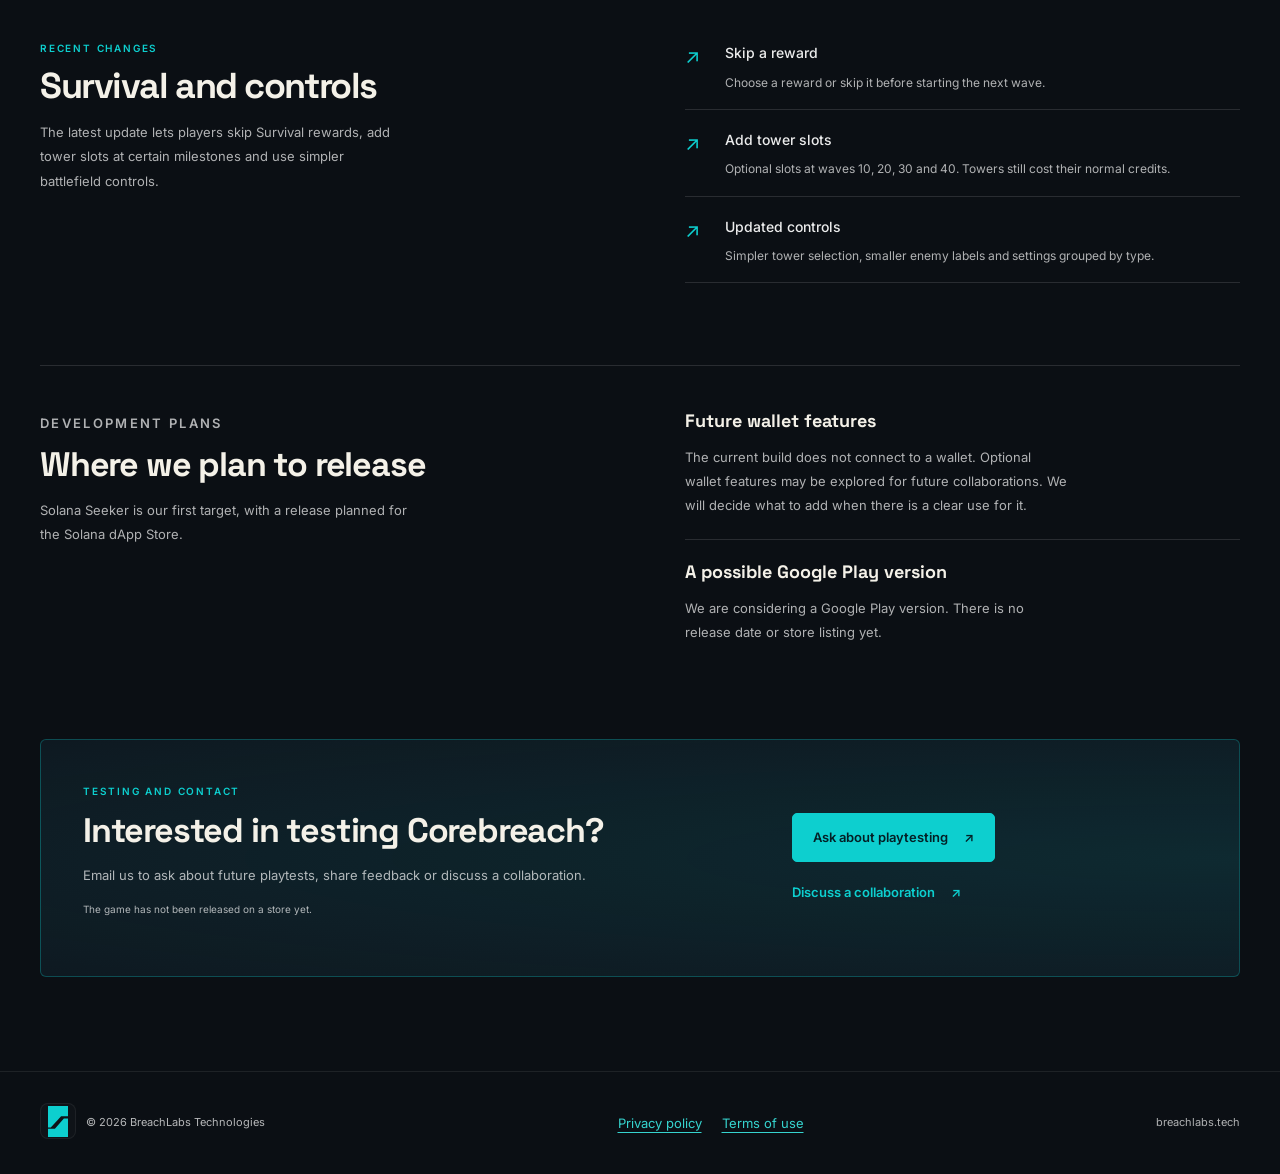
==== commit 8ab93c7a: "Publish Corebreach privacy policy and terms" ====
--- a/corebreach/index.html
+++ b/corebreach/index.html
@@ -91,7 +91,7 @@
 
       </div>
 
-      <span class="muted">breachlabs.tech</span>
+      <nav class="policy-footer-links" aria-label="Corebreach policies"><a href="privacy/">Privacy policy</a><a href="terms/">Terms of use</a></nav><span class="muted">breachlabs.tech</span>
 
     </div>
   </footer></body></html>
--- a/showcase.css
+++ b/showcase.css
@@ -275,3 +275,9 @@
  .release-layout { grid-template-columns:1fr; gap:22px; padding-top:35px; }
  .release-layout h2 { font-size:30px; }
 }
+
+/* Tester-interest links open email; enrolment happens separately. */
+.project-body>.tester-button { margin-top:14px; }
+.project-body>.tester-link { margin-top:14px; font-size:11px; }
+.policy-footer-links { display:flex; gap:20px; flex-wrap:wrap; font-size:13px; }
+.policy-footer-links a { color:#36d4cf; text-decoration:underline; text-underline-offset:4px; }
